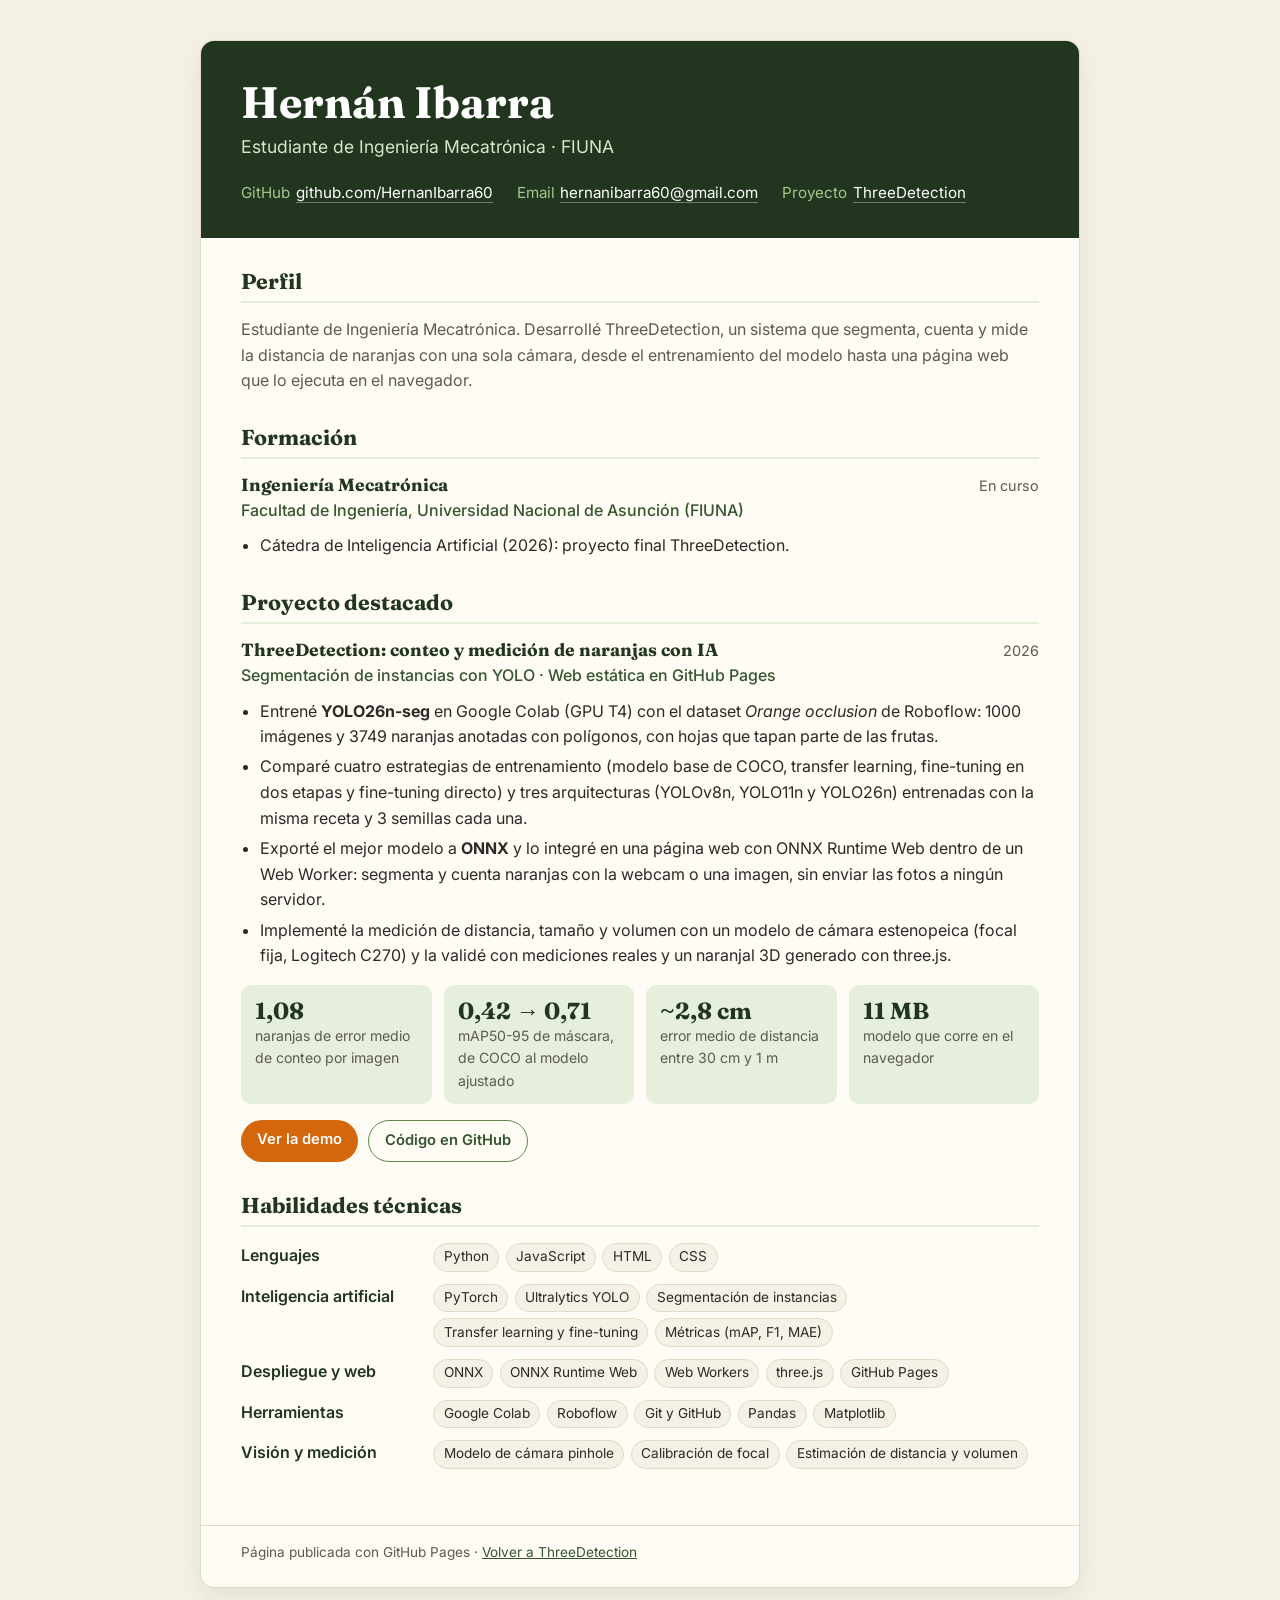
==== cv.html @ 16d0f751 "Add public CV page and project summary - cv.html: personal CV for GitHub Pages with the ThreeDetecti" ====
<!DOCTYPE html>
<html lang="es">
<head>
  <meta charset="UTF-8">
  <meta name="viewport" content="width=device-width, initial-scale=1.0">
  <title>Hernán Ibarra · CV</title>
  <meta name="description" content="Currículum de Hernán Ibarra, estudiante de Ingeniería Mecatrónica en la FIUNA. Proyecto destacado: ThreeDetection, segmentación y conteo de naranjas con YOLO en el navegador.">

  <link rel="preconnect" href="https://fonts.googleapis.com">
  <link rel="preconnect" href="https://fonts.gstatic.com" crossorigin>
  <link href="https://fonts.googleapis.com/css2?family=Fraunces:opsz,wght@9..144,500;9..144,700&family=Inter:wght@400;500;600&display=swap" rel="stylesheet">

  <style>
    :root {
      --cream: #f6f1e6;
      --paper: #fffcf6;
      --line: #e3dac6;
      --green-900: #22361f;
      --green-700: #35552f;
      --green-500: #5c8a47;
      --green-100: #e6efdc;
      --orange-600: #d4670b;
      --text: #2b2a25;
      --text-soft: #5d5a50;
      --radius: 14px;
      --font-display: "Fraunces", Georgia, serif;
      --font-body: "Inter", system-ui, -apple-system, "Segoe UI", sans-serif;
    }

    *, *::before, *::after { box-sizing: border-box; }

    body {
      margin: 0;
      font-family: var(--font-body);
      font-size: 1rem;
      line-height: 1.6;
      color: var(--text);
      background: var(--cream);
      -webkit-font-smoothing: antialiased;
    }

    h1, h2, h3 { font-family: var(--font-display); color: var(--green-900); line-height: 1.15; margin: 0; }
    p { margin: 0; }
    a { color: var(--green-700); }
    a:hover { color: var(--orange-600); }

    .page {
      width: min(880px, 100% - 2rem);
      margin: 2.5rem auto;
      background: var(--paper);
      border: 1px solid var(--line);
      border-radius: var(--radius);
      box-shadow: 0 10px 30px rgba(53, 85, 47, 0.10);
      overflow: hidden;
    }

    /* Encabezado */
    .head {
      background: var(--green-900);
      color: #f3f6ee;
      padding: 2.25rem 2.5rem 2rem;
    }
    .head h1 { color: #fff; font-size: clamp(2rem, 5vw, 2.75rem); }
    .head__role { margin-top: .35rem; font-size: 1.1rem; color: #d8e6c9; }
    .contact {
      display: flex;
      flex-wrap: wrap;
      gap: .5rem 1.5rem;
      margin: 1.25rem 0 0;
      padding: 0;
      list-style: none;
      font-size: .95rem;
    }
    .contact a { color: #fff; text-decoration: none; border-bottom: 1px solid rgba(255,255,255,.35); }
    .contact a:hover { color: #f6b26b; border-color: #f6b26b; }
    .contact span { color: #a7c58d; margin-right: .35rem; }

    /* Cuerpo */
    .body { padding: 2rem 2.5rem 2.5rem; display: grid; gap: 2rem; }
    section h2 {
      font-size: 1.35rem;
      padding-bottom: .4rem;
      margin-bottom: .9rem;
      border-bottom: 2px solid var(--green-100);
    }
    .lead { color: var(--text-soft); }

    .item + .item { margin-top: 1.1rem; }
    .item__top { display: flex; flex-wrap: wrap; justify-content: space-between; gap: .25rem 1rem; align-items: baseline; }
    .item h3 { font-size: 1.1rem; }
    .item__when { font-size: .9rem; color: var(--text-soft); white-space: nowrap; }
    .item__where { color: var(--green-700); font-weight: 500; margin-top: .1rem; }

    ul.points { margin: .6rem 0 0; padding-left: 1.2rem; }
    ul.points li + li { margin-top: .3rem; }

    .stats {
      display: grid;
      grid-template-columns: repeat(auto-fit, minmax(150px, 1fr));
      gap: .75rem;
      margin: 1rem 0 .25rem;
      padding: 0;
      list-style: none;
    }
    .stats li {
      background: var(--green-100);
      border-radius: 10px;
      padding: .75rem .9rem;
      font-size: .88rem;
      color: var(--text-soft);
    }
    .stats strong {
      display: block;
      font-family: var(--font-display);
      font-size: 1.45rem;
      color: var(--green-900);
      line-height: 1.2;
    }

    .links { display: flex; flex-wrap: wrap; gap: .6rem; margin-top: 1rem; }
    .btn {
      display: inline-block;
      padding: .5rem 1rem;
      border-radius: 999px;
      background: var(--orange-600);
      color: #fff;
      text-decoration: none;
      font-weight: 600;
      font-size: .92rem;
    }
    .btn:hover { color: #fff; background: #b8590a; }
    .btn--ghost { background: transparent; color: var(--green-700); border: 1.5px solid var(--green-500); }
    .btn--ghost:hover { background: var(--green-100); color: var(--green-900); }

    .skills { display: grid; gap: .75rem; }
    .skills__row { display: grid; grid-template-columns: 11rem 1fr; gap: .5rem 1rem; }
    .skills__row dt { font-weight: 600; color: var(--green-900); }
    .skills__row dd { margin: 0; }
    .tags { display: flex; flex-wrap: wrap; gap: .4rem; }
    .tags span {
      font-size: .85rem;
      padding: .15rem .6rem;
      border-radius: 999px;
      background: var(--cream);
      border: 1px solid var(--line);
    }

    .foot {
      padding: 1rem 2.5rem 1.5rem;
      font-size: .85rem;
      color: var(--text-soft);
      border-top: 1px solid var(--line);
    }

    @media (max-width: 600px) {
      .page { margin: 1rem auto; }
      .head, .body, .foot { padding-left: 1.25rem; padding-right: 1.25rem; }
      .skills__row { grid-template-columns: 1fr; gap: .25rem; }
    }

    @media print {
      body { background: #fff; }
      .page { margin: 0; width: 100%; border: 0; box-shadow: none; }
      .links, .foot { display: none; }
    }
  </style>
</head>
<body>
  <article class="page">
    <header class="head">
      <h1>Hernán Ibarra</h1>
      <p class="head__role">Estudiante de Ingeniería Mecatrónica · FIUNA</p>
      <ul class="contact">
        <li><span>GitHub</span><a href="https://github.com/HernanIbarra60">github.com/HernanIbarra60</a></li>
        <li><span>Email</span><a href="mailto:hernanibarra60@gmail.com">hernanibarra60@gmail.com</a></li>
        <li><span>Proyecto</span><a href="https://hernanibarra60.github.io/ThreeDetection/">ThreeDetection</a></li>
      </ul>
    </header>

    <div class="body">
      <section aria-labelledby="perfil">
        <h2 id="perfil">Perfil</h2>
        <p class="lead">
          Estudiante de Ingeniería Mecatrónica. Desarrollé ThreeDetection, un sistema que
          segmenta, cuenta y mide la distancia de naranjas con una sola cámara, desde el
          entrenamiento del modelo hasta una página web que lo ejecuta en el navegador.
        </p>
      </section>

      <section aria-labelledby="formacion">
        <h2 id="formacion">Formación</h2>
        <div class="item">
          <div class="item__top">
            <h3>Ingeniería Mecatrónica</h3>
            <span class="item__when">En curso</span>
          </div>
          <p class="item__where">Facultad de Ingeniería, Universidad Nacional de Asunción (FIUNA)</p>
          <ul class="points">
            <li>Cátedra de Inteligencia Artificial (2026): proyecto final ThreeDetection.</li>
          </ul>
        </div>
      </section>

      <section aria-labelledby="proyecto">
        <h2 id="proyecto">Proyecto destacado</h2>
        <div class="item">
          <div class="item__top">
            <h3>ThreeDetection: conteo y medición de naranjas con IA</h3>
            <span class="item__when">2026</span>
          </div>
          <p class="item__where">Segmentación de instancias con YOLO · Web estática en GitHub Pages</p>
          <ul class="points">
            <li>
              Entrené <strong>YOLO26n-seg</strong> en Google Colab (GPU T4) con el dataset
              <em>Orange occlusion</em> de Roboflow: 1000 imágenes y 3749 naranjas anotadas
              con polígonos, con hojas que tapan parte de las frutas.
            </li>
            <li>
              Comparé cuatro estrategias de entrenamiento (modelo base de COCO, transfer
              learning, fine-tuning en dos etapas y fine-tuning directo) y tres arquitecturas
              (YOLOv8n, YOLO11n y YOLO26n) entrenadas con la misma receta y 3 semillas cada una.
            </li>
            <li>
              Exporté el mejor modelo a <strong>ONNX</strong> y lo integré en una página web con
              ONNX Runtime Web dentro de un Web Worker: segmenta y cuenta naranjas con la
              webcam o una imagen, sin enviar las fotos a ningún servidor.
            </li>
            <li>
              Implementé la medición de distancia, tamaño y volumen con un modelo de cámara
              estenopeica (focal fija, Logitech C270) y la validé con mediciones reales y un
              naranjal 3D generado con three.js.
            </li>
          </ul>

          <ul class="stats" aria-label="Resultados principales">
            <li><strong>1,08</strong>naranjas de error medio de conteo por imagen</li>
            <li><strong>0,42 → 0,71</strong>mAP50-95 de máscara, de COCO al modelo ajustado</li>
            <li><strong>~2,8 cm</strong>error medio de distancia entre 30 cm y 1 m</li>
            <li><strong>11 MB</strong>modelo que corre en el navegador</li>
          </ul>

          <div class="links">
            <a class="btn" href="https://hernanibarra60.github.io/ThreeDetection/">Ver la demo</a>
            <a class="btn btn--ghost" href="https://github.com/HernanIbarra60/ThreeDetection">Código en GitHub</a>
          </div>
        </div>
      </section>

      <section aria-labelledby="habilidades">
        <h2 id="habilidades">Habilidades técnicas</h2>
        <dl class="skills">
          <div class="skills__row">
            <dt>Lenguajes</dt>
            <dd class="tags"><span>Python</span><span>JavaScript</span><span>HTML</span><span>CSS</span></dd>
          </div>
          <div class="skills__row">
            <dt>Inteligencia artificial</dt>
            <dd class="tags"><span>PyTorch</span><span>Ultralytics YOLO</span><span>Segmentación de instancias</span><span>Transfer learning y fine-tuning</span><span>Métricas (mAP, F1, MAE)</span></dd>
          </div>
          <div class="skills__row">
            <dt>Despliegue y web</dt>
            <dd class="tags"><span>ONNX</span><span>ONNX Runtime Web</span><span>Web Workers</span><span>three.js</span><span>GitHub Pages</span></dd>
          </div>
          <div class="skills__row">
            <dt>Herramientas</dt>
            <dd class="tags"><span>Google Colab</span><span>Roboflow</span><span>Git y GitHub</span><span>Pandas</span><span>Matplotlib</span></dd>
          </div>
          <div class="skills__row">
            <dt>Visión y medición</dt>
            <dd class="tags"><span>Modelo de cámara pinhole</span><span>Calibración de focal</span><span>Estimación de distancia y volumen</span></dd>
          </div>
        </dl>
      </section>
    </div>

    <footer class="foot">
      Página publicada con GitHub Pages ·
      <a href="./">Volver a ThreeDetection</a>
    </footer>
  </article>
</body>
</html>
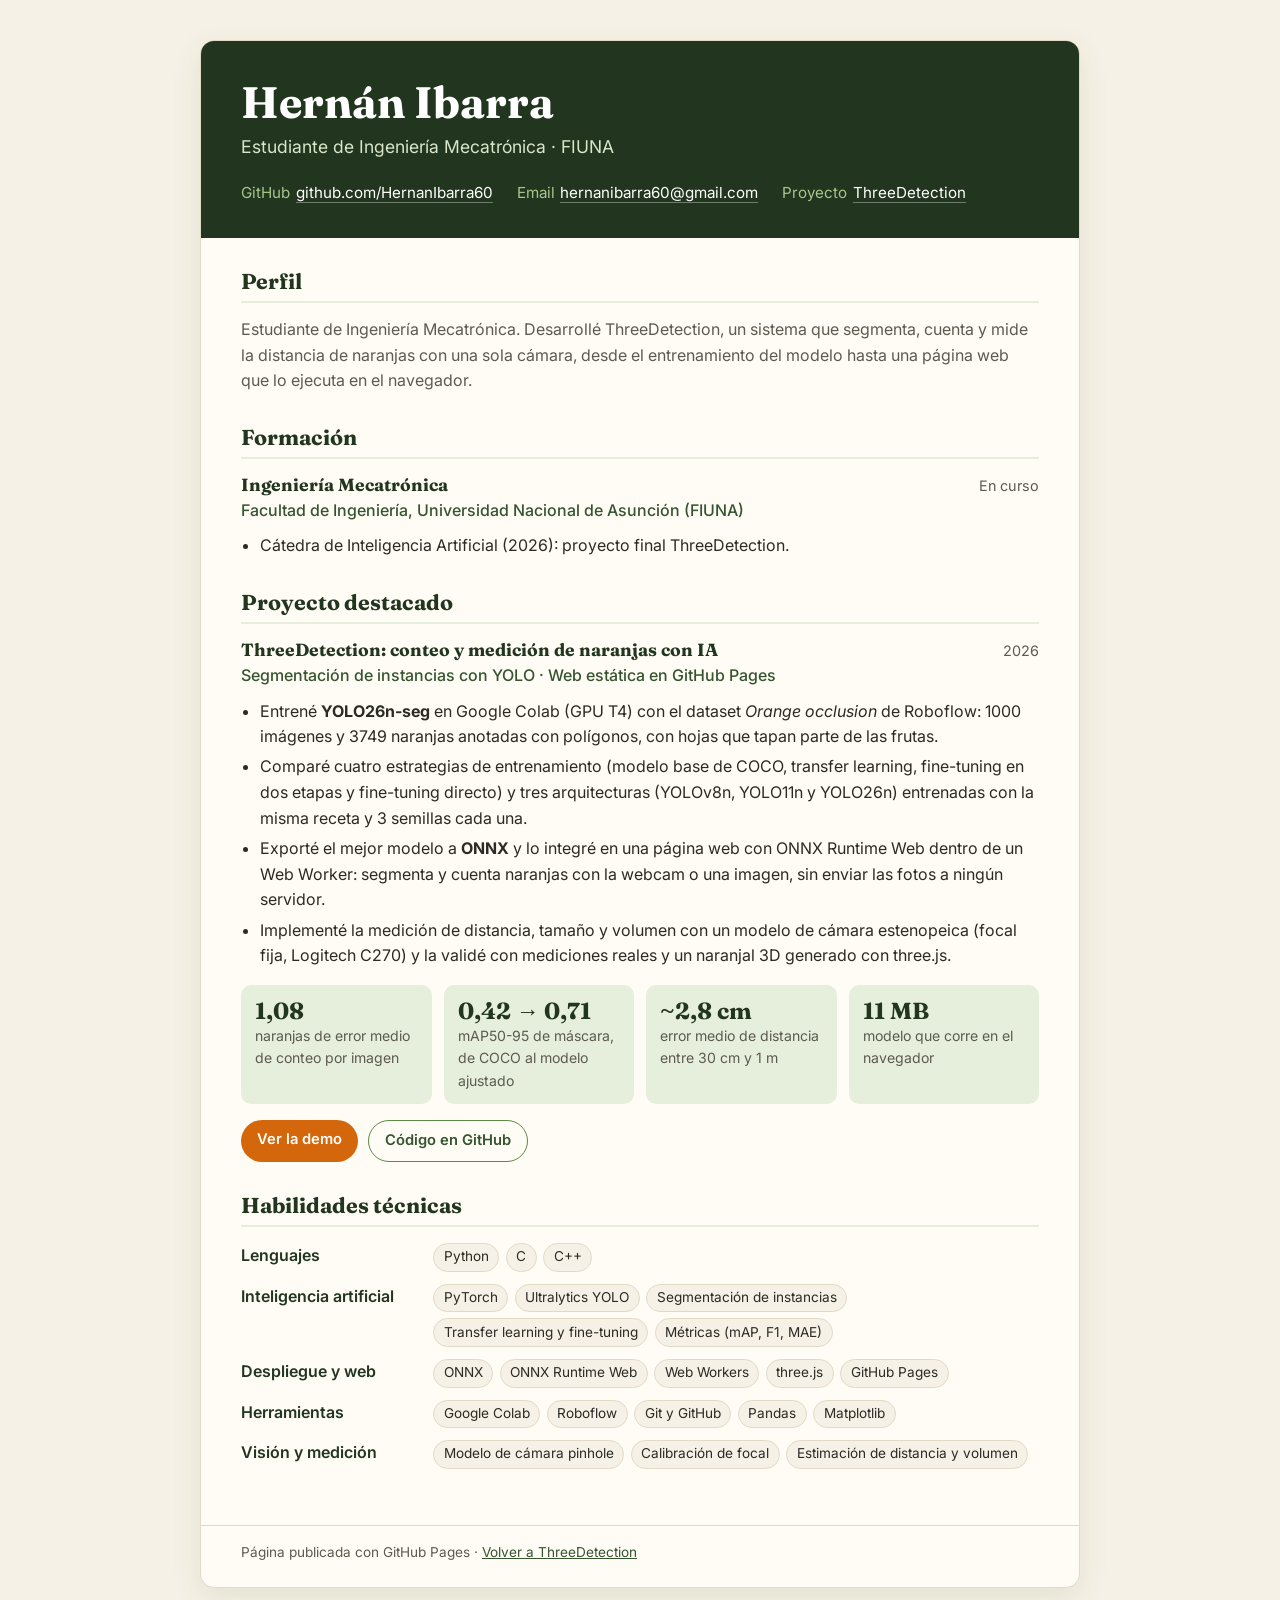
==== commit c72faec2: "Fix: CV" ====
--- a/cv.html
+++ b/cv.html
@@ -251,7 +251,7 @@
         <dl class="skills">
           <div class="skills__row">
             <dt>Lenguajes</dt>
-            <dd class="tags"><span>Python</span><span>JavaScript</span><span>HTML</span><span>CSS</span></dd>
+            <dd class="tags"><span>Python</span><span>C</span><span>C++</span></dd>
           </div>
           <div class="skills__row">
             <dt>Inteligencia artificial</dt>
